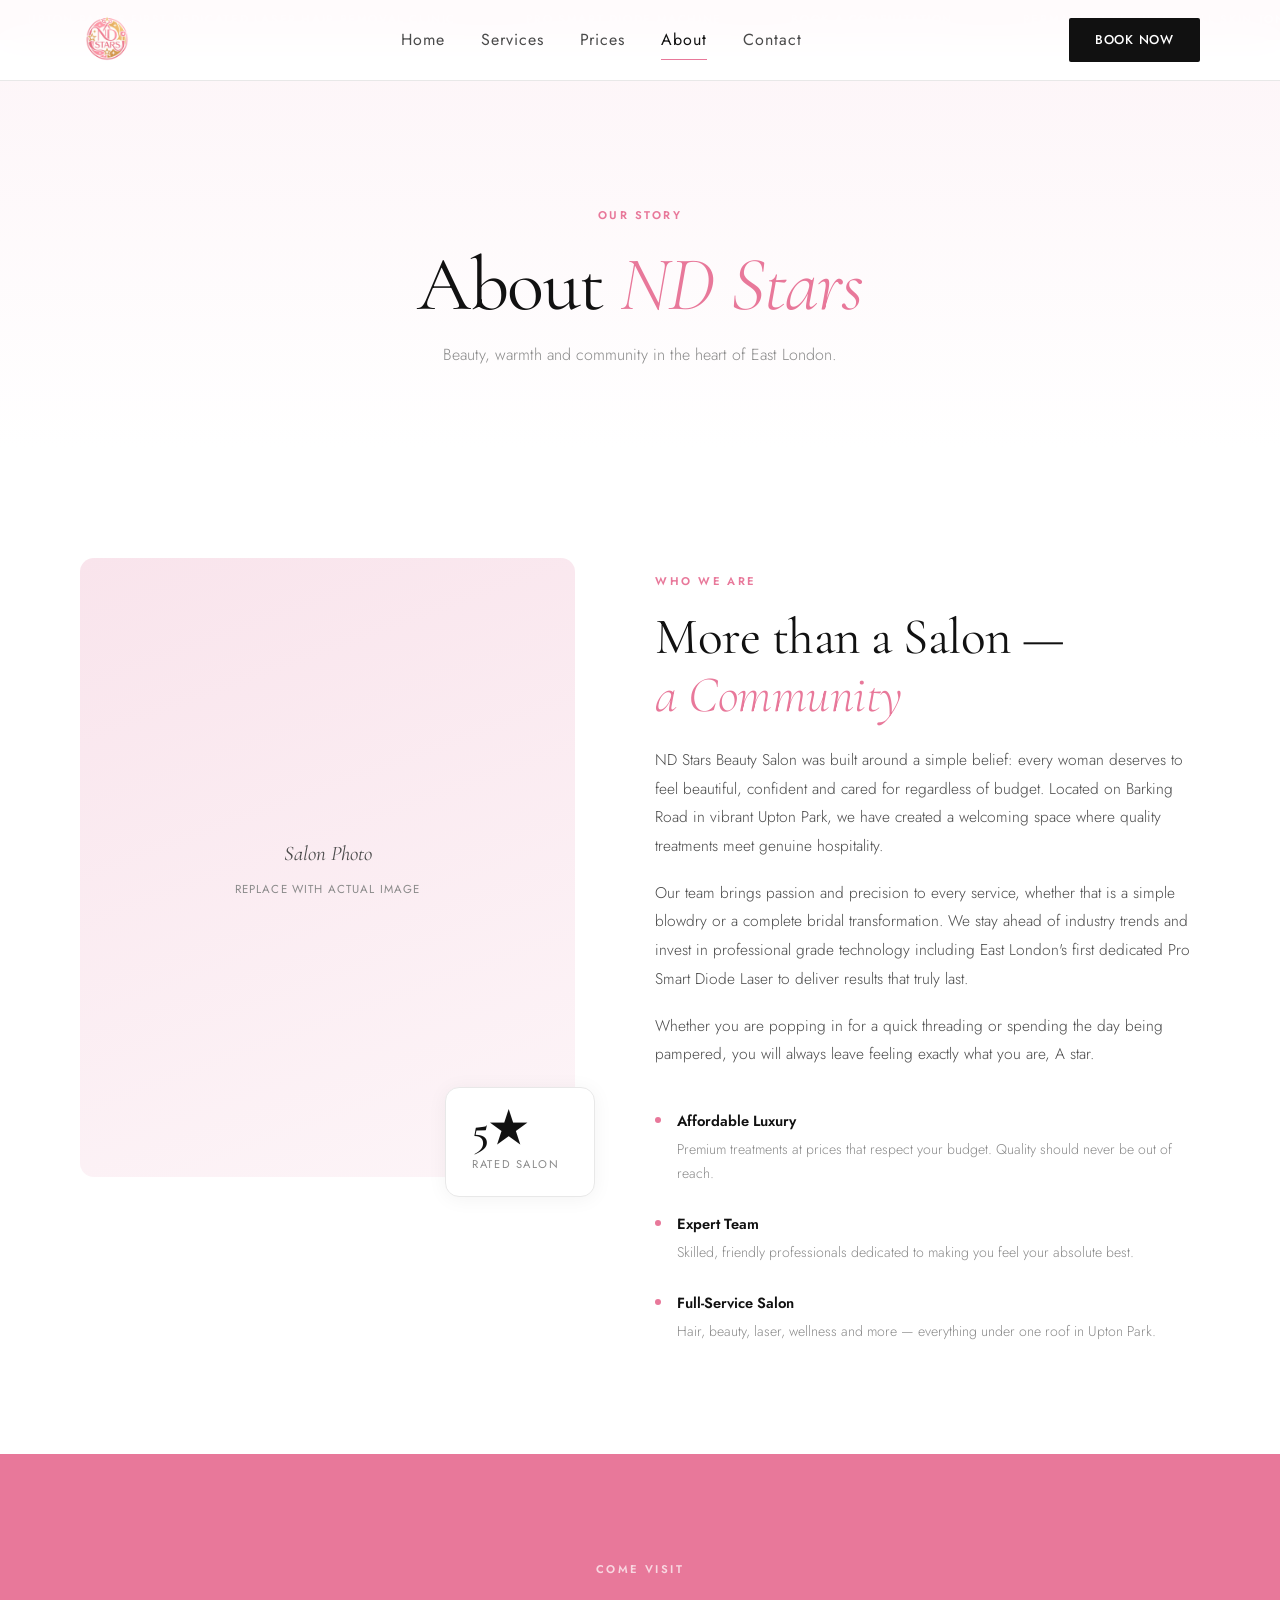
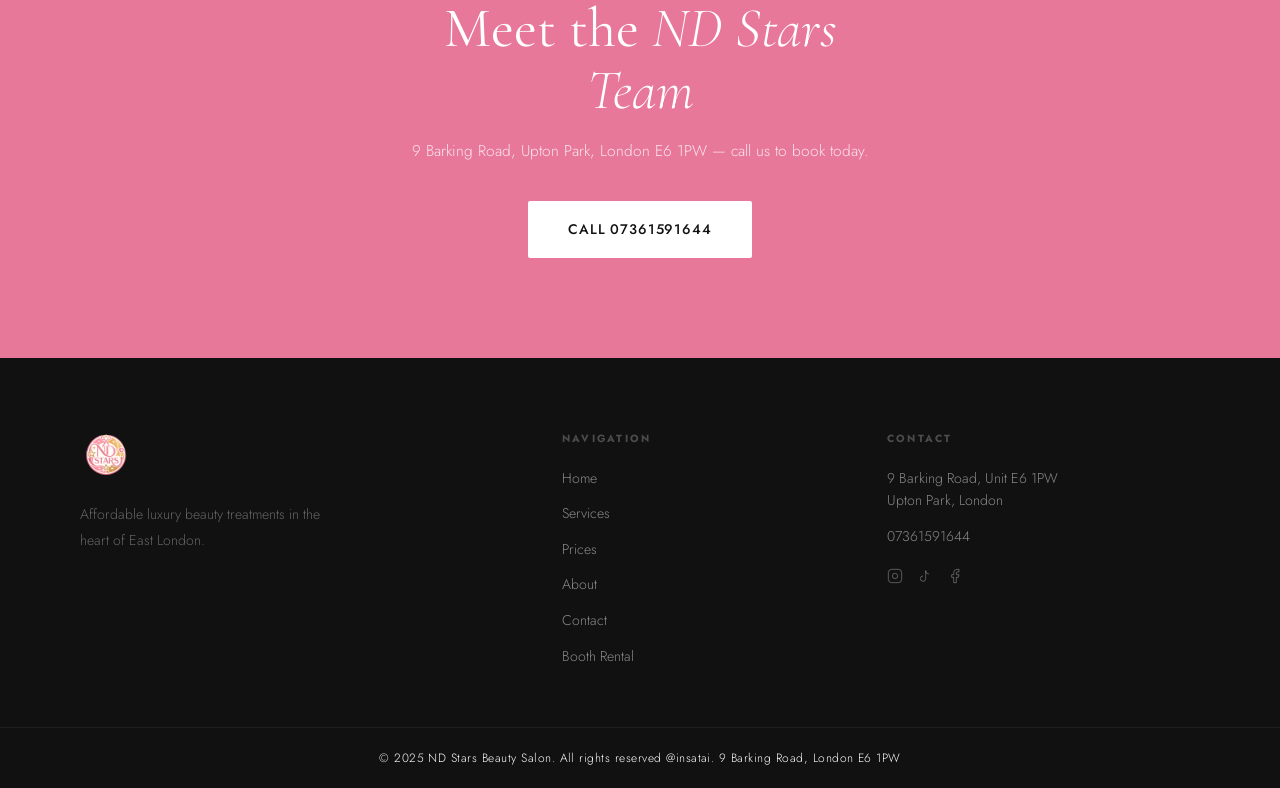
==== about.html @ 11c188d6 "first commit" ====
<!DOCTYPE html>
<html lang="en-GB">
<head>
  <meta charset="UTF-8" />
  <meta name="viewport" content="width=device-width, initial-scale=1.0" />
  <title>About Us | ND Stars Beauty Salon</title>
  <link rel="preconnect" href="https://fonts.googleapis.com" />
  <link rel="preconnect" href="https://fonts.gstatic.com" crossorigin />
  <link href="https://fonts.googleapis.com/css2?family=Cormorant+Garamond:ital,wght@0,300;0,400;0,600;1,300;1,400&family=Jost:wght@300;400;500;600&display=swap" rel="stylesheet" />
  <link rel="stylesheet" href="style.css" />
</head>
<body>

  <div class="promo-bar">
    <div class="promo-track">
      <span>Upton Park's First Dedicated Laser Hair Removal Clinic</span>
      <span class="dot">&#183;</span>
      <span>Pro Smart Diode Machine</span>
      <span class="dot">&#183;</span>
      <a href="index.html#laser">Book a Consultation</a>
      <span class="dot">&#183;</span>
      <span>Permanent Results — All Skin Tones</span>
      <span class="dot">&#183;</span>
      <span>Upton Park's First Dedicated Laser Hair Removal Clinic</span>
      <span class="dot">&#183;</span>
      <span>Pro Smart Diode Machine</span>
      <span class="dot">&#183;</span>
      <a href="index.html#laser">Book a Consultation</a>
      <span class="dot">&#183;</span>
      <span>Permanent Results — All Skin Tones</span>
      <span class="dot">&#183;</span>
    </div>
  </div>

  <header class="header" id="header">
    <div class="container header-inner">
      <a href="index.html" class="logo-link">
        <img src="ndlogo.png" alt="ND Stars Beauty Salon" class="logo-img" />
      </a>
      <nav class="nav" id="nav">
        <a href="index.html" class="nav-link">Home</a>
        <a href="index.html#services" class="nav-link">Services</a>
        <a href="menu.html" class="nav-link">Prices</a>
        <a href="about.html" class="nav-link active">About</a>
        <a href="index.html#contact" class="nav-link">Contact</a>
      </nav>
      <a href="tel:07361591644" class="btn btn-primary header-cta">Book Now</a>
      <button class="burger" id="burger" aria-label="Toggle menu">
        <span></span><span></span><span></span>
      </button>
    </div>
  </header>

  <section class="page-hero">
    <div class="container">
      <span class="eyebrow animate-fade-up">Our Story</span>
      <h1 class="page-hero-title animate-fade-up" style="animation-delay:0.15s">About <em>ND Stars</em></h1>
      <p class="animate-fade-up" style="animation-delay:0.3s">Beauty, warmth and community  in the heart of East London.</p>
    </div>
  </section>

  <section class="about-body section-gap">
    <div class="container about-grid">
      <div class="about-img-wrap reveal">
        <div class="about-img-placeholder">
          <span>Salon Photo</span>
          <small>Replace with actual image</small>
        </div>
        <div class="about-accent-box">
          <span class="proof-num">5&#9733;</span>
          <span class="proof-label">Rated Salon</span>
        </div>
      </div>
      <div class="about-text reveal" style="animation-delay:0.2s">
        <span class="eyebrow">Who We Are</span>
        <h2 class="section-title">More than a Salon —<br /><em>a Community</em></h2>
        <p>ND Stars Beauty Salon was built around a simple belief: every woman deserves to feel beautiful, confident and cared for regardless of budget. Located on Barking Road in vibrant Upton Park, we have created a welcoming space where quality treatments meet genuine hospitality.</p>
        <p>Our team brings passion and precision to every service, whether that is a simple blowdry or a complete bridal transformation. We stay ahead of industry trends and invest in professional grade technology including East London's first dedicated Pro Smart Diode Laser to deliver results that truly last.</p>
        <p>Whether you are popping in for a quick threading or spending the day being pampered, you will always leave feeling exactly what you are, A star.</p>
        <div class="about-values">
          <div class="value-item">
            <div class="value-icon"></div>
            <div>
              <strong>Affordable Luxury</strong>
              <p>Premium treatments at prices that respect your budget. Quality should never be out of reach.</p>
            </div>
          </div>
          <div class="value-item">
            <div class="value-icon"></div>
            <div>
              <strong>Expert Team</strong>
              <p>Skilled, friendly professionals dedicated to making you feel your absolute best.</p>
            </div>
          </div>
          <div class="value-item">
            <div class="value-icon"></div>
            <div>
              <strong>Full-Service Salon</strong>
              <p>Hair, beauty, laser, wellness and more — everything under one roof in Upton Park.</p>
            </div>
          </div>
        </div>
      </div>
    </div>
  </section>

  <section class="cta-banner">
    <div class="container cta-inner reveal">
      <span class="eyebrow eyebrow--light">Come Visit</span>
      <h2>Meet the <em>ND Stars Team</em></h2>
      <p>9 Barking Road, Upton Park, London E6 1PW — call us to book today.</p>
      <a href="tel:07361591644" class="btn btn-white btn-lg">Call 07361591644</a>
    </div>
  </section>

  <footer class="footer">
    <div class="footer-top">
      <div class="container footer-inner">
        <div class="footer-brand">
          <img src="ndlogo.png" alt="ND Stars" class="footer-logo" />
          <p>Affordable luxury beauty treatments in the heart of East London.</p>
        </div>
        <div class="footer-col">
          <h4>Navigation</h4>
          <a href="index.html">Home</a>
          <a href="index.html#services">Services</a>
          <a href="menu.html">Prices</a>
          <a href="about.html">About</a>
          <a href="index.html#contact">Contact</a>
          <a href="index.html#booth-rental">Booth Rental</a>
        </div>
        <div class="footer-col">
          <h4>Contact</h4>
          <p>9 Barking Road, Unit E6 1PW<br />Upton Park, London</p>
          <a href="tel:07361591644">07361591644</a>
          <div class="footer-socials">
            <a href="#" aria-label="Instagram"><svg width="16" height="16" viewBox="0 0 24 24" fill="none" stroke="currentColor" stroke-width="1.5"><rect x="2" y="2" width="20" height="20" rx="5"/><path d="M16 11.37A4 4 0 1112.63 8 4 4 0 0116 11.37z"/><line x1="17.5" y1="6.5" x2="17.51" y2="6.5"/></svg></a>
            <a href="#" aria-label="TikTok"><svg width="16" height="16" viewBox="0 0 24 24" fill="none" stroke="currentColor" stroke-width="1.5"><path d="M9 12a4 4 0 104 4V4a5 5 0 005 5"/></svg></a>
            <a href="#" aria-label="Facebook"><svg width="16" height="16" viewBox="0 0 24 24" fill="none" stroke="currentColor" stroke-width="1.5"><path d="M18 2h-3a5 5 0 00-5 5v3H7v4h3v8h4v-8h3l1-4h-4V7a1 1 0 011-1h3z"/></svg></a>
          </div>
        </div>
      </div>
    </div>
    <div class="footer-bottom">
      <div class="container">
        <p>&#169; 2025 ND Stars Beauty Salon. All rights reserved <a href="https://insatai.com/">@insatai</a>. 9 Barking Road, London E6 1PW</p>
      </div>
    </div>
  </footer>

  <script src="main.js"></script>
</body>
</html>
---- style.css ----
/* ================================================
   ND Stars Beauty Salon — Stylesheet v2
   Modern · Minimal · Elegant
   ================================================ */

:root {
  --pink:        #E8789A;
  --pink-dark:   #C9567A;
  --pink-light:  #F9E4EC;
  --pink-pale:   #FDF5F8;
  --dark:        #111111;
  --mid:         #4A4A4A;
  --light:       #8A8A8A;
  --border:      #E8E8E8;
  --white:       #FFFFFF;
  --off:         #F9F9F9;

  --display: 'Cormorant Garamond', Georgia, serif;
  --body:    'Jost', system-ui, sans-serif;

  --mw: 1200px;
  --gap: 110px;
  --r: 14px;
  --trans: 0.4s cubic-bezier(0.4, 0, 0.2, 1);
  --shadow: 0 2px 20px rgba(0,0,0,0.05);
  --shadow-pink: 0 8px 32px rgba(232,120,154,0.2);
}

/* ===== RESET ===== */
*, *::before, *::after { box-sizing: border-box; margin: 0; padding: 0; }
html { scroll-behavior: smooth; -webkit-font-smoothing: antialiased; text-rendering: optimizeLegibility; }
body { font-family: var(--body); color: var(--dark); background: var(--white); line-height: 1.7; overflow-x: hidden; }
img { max-width: 100%; display: block; }
a { text-decoration: none; color: inherit; }
button { cursor: pointer; border: none; background: none; font-family: inherit; }
ul { list-style: none; }

.container { max-width: var(--mw); margin: 0 auto; padding: 0 40px; }
.section-gap { padding: var(--gap) 0; }

/* ===== TYPE ===== */
.eyebrow {
  display: inline-block;
  font-family: var(--body);
  font-size: 0.7rem;
  font-weight: 600;
  letter-spacing: 0.22em;
  text-transform: uppercase;
  color: var(--pink);
  margin-bottom: 18px;
}

.eyebrow--light { color: rgba(255,255,255,0.7); }

.section-title {
  font-family: var(--display);
  font-size: clamp(2.4rem, 4vw, 3.4rem);
  font-weight: 400;
  line-height: 1.12;
  color: var(--dark);
  margin-bottom: 22px;
  letter-spacing: -0.01em;
}

.section-title em {
  font-style: italic;
  font-weight: 300;
  color: var(--pink);
}

.section-desc {
  font-size: 1rem;
  color: var(--light);
  max-width: 520px;
  margin: 0 auto;
  font-weight: 300;
  line-height: 1.75;
}

.section-header { text-align: center; margin-bottom: 72px; }

/* ===== BUTTONS ===== */
.btn {
  display: inline-flex;
  align-items: center;
  gap: 8px;
  font-family: var(--body);
  font-size: 0.85rem;
  font-weight: 500;
  letter-spacing: 0.06em;
  text-transform: uppercase;
  border-radius: 2px;
  padding: 14px 32px;
  transition: var(--trans);
  white-space: nowrap;
}

.btn-primary {
  background: var(--dark);
  color: var(--white);
}

.btn-primary:hover {
  background: var(--pink);
  transform: translateY(-1px);
  box-shadow: var(--shadow-pink);
}

.btn-outline {
  background: transparent;
  color: var(--dark);
  border: 1px solid var(--dark);
}

.btn-outline:hover {
  background: var(--dark);
  color: var(--white);
  transform: translateY(-1px);
}

.btn-ghost {
  background: transparent;
  color: var(--pink);
  padding: 0;
  font-size: 0.82rem;
  letter-spacing: 0.1em;
  border-bottom: 1px solid currentColor;
  border-radius: 0;
  padding-bottom: 2px;
}

.btn-ghost:hover { color: var(--pink-dark); }

.btn-white {
  background: var(--white);
  color: var(--dark);
}

.btn-white:hover {
  background: var(--pink-light);
  transform: translateY(-1px);
}

.btn-lg { padding: 17px 40px; font-size: 0.87rem; }

/* ===== ANIMATIONS ===== */
@keyframes fadeUp {
  from { opacity: 0; transform: translateY(24px); }
  to   { opacity: 1; transform: translateY(0); }
}

@keyframes ticker {
  from { transform: translateX(0); }
  to   { transform: translateX(-50%); }
}

@keyframes promoscroll {
  from { transform: translateX(0); }
  to   { transform: translateX(-50%); }
}

.animate-fade-up {
  opacity: 0;
  animation: fadeUp 0.8s ease forwards;
}

.reveal {
  opacity: 0;
  transform: translateY(24px);
  transition: opacity 0.75s ease, transform 0.75s ease;
}

.reveal.visible {
  opacity: 1;
  transform: none;
}

/* ===== PROMO BAR ===== */
.promo-bar {
  background: var(--pink);
  overflow: hidden;
  padding: 10px 0;
}

.promo-track {
  display: flex;
  align-items: center;
  gap: 0;
  white-space: nowrap;
  animation: promoscroll 28s linear infinite;
  width: max-content;
}

.promo-track span,
.promo-track a {
  font-size: 0.72rem;
  font-weight: 500;
  letter-spacing: 0.14em;
  text-transform: uppercase;
  color: var(--white);
  padding: 0 28px;
}

.promo-track a { text-decoration: underline; text-underline-offset: 3px; }
.promo-track .dot { padding: 0 4px; opacity: 0.5; }

/* ===== HEADER ===== */
.header {
  position: fixed;
  top: 0; left: 0; right: 0;
  z-index: 100;
  background: rgba(255,255,255,0.97);
  backdrop-filter: blur(16px);
  -webkit-backdrop-filter: blur(16px);
  border-bottom: 1px solid var(--border);
  transition: box-shadow var(--trans);
}

.header.scrolled {
  box-shadow: 0 1px 24px rgba(0,0,0,0.06);
}

.header-inner {
  display: flex;
  align-items: center;
  justify-content: space-between;
  height: 80px;
  gap: 32px;
}

.logo-img {
  height: 54px;
  width: auto;
  object-fit: contain;
}

/* ===== NAV — larger, branded ===== */
.nav {
  display: flex;
  align-items: center;
  gap: 4px;
}

.nav-link {
  font-family: var(--body);
  font-size: 1rem;
  font-weight: 400;
  letter-spacing: 0.06em;
  color: var(--mid);
  padding: 8px 16px;
  border-radius: 2px;
  transition: var(--trans);
  position: relative;
}

.nav-link::after {
  content: '';
  position: absolute;
  bottom: 2px; left: 16px; right: 16px;
  height: 1px;
  background: var(--pink);
  transform: scaleX(0);
  transition: transform var(--trans);
  transform-origin: left;
}

.nav-link:hover,
.nav-link.active {
  color: var(--dark);
}

.nav-link:hover::after,
.nav-link.active::after {
  transform: scaleX(1);
}

.header-cta { font-size: 0.8rem; padding: 11px 26px; }

.burger {
  display: none;
  flex-direction: column;
  gap: 5px;
  width: 30px;
}

.burger span {
  display: block;
  height: 1.5px;
  background: var(--dark);
  transition: transform 0.35s cubic-bezier(0.4,0,0.2,1), opacity 0.25s ease;
  transform-origin: center;
}

/* ===== HERO ===== */
.hero {
  position: relative;
  min-height: 100vh;
  display: flex;
  align-items: center;
  overflow: hidden;
}

.hero-bg { position: absolute; inset: 0; }

.hero-placeholder {
  width: 100%; height: 100%;
  background: linear-gradient(135deg, #f3cdd9 0%, #fae8ef 50%, #fff0f5 100%);
  display: flex;
  flex-direction: column;
  align-items: center;
  justify-content: center;
  gap: 6px;
}

.hero-placeholder p {
  font-family: var(--display);
  font-size: 1.4rem;
  color: var(--mid);
  font-style: italic;
}

.hero-placeholder small {
  font-size: 0.75rem;
  color: var(--light);
  letter-spacing: 0.12em;
  text-transform: uppercase;
}

.hero-overlay {
  position: absolute; inset: 0;
  background: linear-gradient(
    110deg,
    rgba(255,255,255,0.96) 0%,
    rgba(255,255,255,0.82) 48%,
    rgba(255,255,255,0.05) 100%
  );
}

.hero-content {
  position: relative;
  z-index: 2;
  padding-top: 80px;
  max-width: 680px;
}

.hero-badge {
  display: inline-block;
  font-size: 0.68rem;
  font-weight: 600;
  letter-spacing: 0.22em;
  text-transform: uppercase;
  color: var(--pink);
  border: 1px solid var(--pink-light);
  padding: 7px 18px;
  margin-bottom: 28px;
  border-radius: 2px;
}

.hero-title {
  font-family: var(--display);
  font-size: clamp(3.4rem, 7vw, 6rem);
  font-weight: 400;
  line-height: 1.05;
  color: var(--dark);
  letter-spacing: -0.02em;
  margin-bottom: 24px;
}

.hero-title em {
  display: block;
  font-style: italic;
  font-weight: 300;
  color: var(--pink);
}

.hero-sub {
  font-size: 1.05rem;
  color: var(--mid);
  line-height: 1.75;
  margin-bottom: 44px;
  font-weight: 300;
}

.hero-actions { display: flex; gap: 14px; flex-wrap: wrap; margin-bottom: 56px; }

.hero-trust {
  display: flex;
  align-items: center;
  gap: 28px;
}

.trust-item { display: flex; flex-direction: column; gap: 3px; }

.trust-num {
  font-family: var(--display);
  font-size: 1.6rem;
  font-weight: 600;
  color: var(--dark);
  line-height: 1;
}

.trust-label {
  font-size: 0.7rem;
  color: var(--light);
  letter-spacing: 0.1em;
  text-transform: uppercase;
  font-weight: 400;
}

.trust-line {
  width: 1px;
  height: 36px;
  background: var(--border);
}

.hero-scroll {
  position: absolute;
  bottom: 40px; left: 50%;
  transform: translateX(-50%);
  z-index: 2;
}

.hero-scroll-line {
  width: 1px;
  height: 48px;
  background: linear-gradient(to bottom, var(--pink), transparent);
  margin: 0 auto;
  animation: scrollPulse 2.2s ease-in-out infinite;
}

@keyframes scrollPulse {
  0%, 100% { opacity: 0.3; }
  50% { opacity: 1; }
}

/* ===== TICKER ===== */
.ticker {
  background: var(--dark);
  overflow: hidden;
  padding: 16px 0;
  border-bottom: 1px solid rgba(255,255,255,0.05);
}

.ticker-track {
  display: flex;
  align-items: center;
  width: max-content;
  animation: ticker 32s linear infinite;
}

.ticker-track span {
  font-size: 0.72rem;
  font-weight: 400;
  letter-spacing: 0.18em;
  text-transform: uppercase;
  color: rgba(255,255,255,0.45);
  padding: 0 28px;
  white-space: nowrap;
}

.ticker-track .t-sep {
  color: var(--pink);
  opacity: 0.8;
  padding: 0 6px;
  font-size: 1.1rem;
}

/* ===== LASER FEATURE ===== */
.laser-feature { background: var(--off); }

.laser-grid {
  display: grid;
  grid-template-columns: 1fr 1.05fr;
  gap: 80px;
  align-items: center;
}

.laser-img-wrap {
  position: relative;
  border-radius: var(--r);
  overflow: hidden;
}

.laser-placeholder {
  width: 100%;
  aspect-ratio: 4/5;
  background: linear-gradient(150deg, #f0c6d5 0%, #fae4ed 60%, #fff5f8 100%);
  display: flex;
  flex-direction: column;
  align-items: center;
  justify-content: center;
  gap: 6px;
  border-radius: var(--r);
}

.laser-placeholder span {
  font-family: var(--display);
  font-size: 1.3rem;
  font-style: italic;
  color: var(--mid);
}

.laser-placeholder small {
  font-size: 0.7rem;
  color: var(--light);
  letter-spacing: 0.1em;
  text-transform: uppercase;
}

.laser-float-badge {
  position: absolute;
  top: 28px; left: 28px;
  background: var(--dark);
  color: var(--white);
  padding: 20px 22px;
  border-radius: var(--r);
  display: flex;
  flex-direction: column;
  gap: 2px;
}

.lfb-top, .lfb-btm {
  font-size: 0.65rem;
  font-weight: 600;
  letter-spacing: 0.18em;
  text-transform: uppercase;
  color: rgba(255,255,255,0.55);
}

.lfb-main {
  font-family: var(--display);
  font-size: 2.8rem;
  font-weight: 600;
  line-height: 1;
  color: var(--pink);
}

.laser-float-stat {
  position: absolute;
  bottom: -20px; right: -20px;
  background: var(--pink);
  color: var(--white);
  padding: 24px 28px;
  border-radius: var(--r);
  display: flex;
  align-items: center;
  gap: 14px;
  box-shadow: var(--shadow-pink);
}

.lfs-num {
  font-family: var(--display);
  font-size: 3rem;
  font-weight: 600;
  line-height: 1;
}

.lfs-text {
  font-size: 0.78rem;
  font-weight: 400;
  line-height: 1.5;
  opacity: 0.9;
}

.laser-visual { position: relative; padding-bottom: 30px; }

.laser-text .section-title { margin-bottom: 14px; }

.laser-hook {
  font-family: var(--display);
  font-size: 1.3rem;
  font-style: italic;
  color: var(--pink-dark);
  margin-bottom: 20px;
  font-weight: 400;
}

.laser-text > p {
  font-size: 0.97rem;
  color: var(--mid);
  line-height: 1.8;
  font-weight: 300;
  margin-bottom: 28px;
}

.laser-benefits {
  display: flex;
  flex-direction: column;
  gap: 11px;
  margin-bottom: 36px;
}

.laser-benefits li {
  font-size: 0.92rem;
  color: var(--mid);
  font-weight: 300;
  padding-left: 18px;
  position: relative;
}

.laser-benefits li::before {
  content: '';
  position: absolute;
  left: 0; top: 10px;
  width: 6px; height: 1px;
  background: var(--pink);
}

.laser-cta-row {
  display: flex;
  align-items: center;
  gap: 28px;
  flex-wrap: wrap;
  margin-bottom: 20px;
}

.laser-urgency {
  font-size: 0.78rem;
  color: var(--light);
  letter-spacing: 0.08em;
  font-style: italic;
}

/* ===== PROOF STRIP ===== */
.proof-strip {
  background: var(--white);
  border-top: 1px solid var(--border);
  border-bottom: 1px solid var(--border);
  padding: 44px 0;
}

.proof-inner {
  display: flex;
  align-items: center;
  justify-content: center;
  gap: 60px;
  flex-wrap: wrap;
}

.proof-item {
  display: flex;
  flex-direction: column;
  align-items: center;
  gap: 4px;
}

.proof-num {
  font-family: var(--display);
  font-size: 2.6rem;
  font-weight: 600;
  color: var(--dark);
  line-height: 1;
}

.proof-label {
  font-size: 0.7rem;
  color: var(--light);
  letter-spacing: 0.14em;
  text-transform: uppercase;
  font-weight: 400;
}

.proof-line {
  width: 1px;
  height: 50px;
  background: var(--border);
}

/* ===== SERVICES ===== */
.services { background: var(--white); }

.services-grid {
  display: grid;
  grid-template-columns: repeat(3, 1fr);
  gap: 1px;
  background: var(--border);
  border: 1px solid var(--border);
  margin-bottom: 56px;
}

.service-card {
  background: var(--white);
  padding: 40px 36px;
  position: relative;
  transition: var(--trans);
  overflow: hidden;
}

.service-card::before {
  content: '';
  position: absolute;
  inset: 0;
  background: var(--pink-pale);
  opacity: 0;
  transition: opacity var(--trans);
}

.service-card:hover::before { opacity: 1; }

.service-card--featured {
  background: var(--dark);
}

.service-card--featured::before {
  background: rgba(255,255,255,0.04);
}

.service-card--featured h3 { color: var(--white); }
.service-card--featured p { color: rgba(255,255,255,0.55); }
.service-card--featured .sc-number { color: rgba(255,255,255,0.15); }
.service-card--featured .price-from { background: rgba(232,120,154,0.18); color: var(--pink); }
.service-card--featured .card-link { color: var(--pink); }

.sc-number {
  font-family: var(--display);
  font-size: 3rem;
  font-weight: 300;
  color: var(--border);
  line-height: 1;
  margin-bottom: 20px;
  position: relative;
  z-index: 1;
  transition: color var(--trans);
}

.service-card:hover .sc-number { color: var(--pink-light); }

.service-card h3 {
  font-family: var(--display);
  font-size: 1.35rem;
  font-weight: 600;
  color: var(--dark);
  margin-bottom: 10px;
  position: relative;
  z-index: 1;
}

.service-card p {
  font-size: 0.88rem;
  color: var(--light);
  line-height: 1.75;
  margin-bottom: 20px;
  font-weight: 300;
  position: relative;
  z-index: 1;
}

.price-from {
  display: inline-block;
  font-size: 0.72rem;
  font-weight: 600;
  letter-spacing: 0.1em;
  text-transform: uppercase;
  background: var(--pink-light);
  color: var(--pink-dark);
  padding: 5px 14px;
  border-radius: 2px;
  margin-bottom: 16px;
  position: relative;
  z-index: 1;
}

.card-link {
  display: inline-block;
  font-size: 0.75rem;
  font-weight: 600;
  letter-spacing: 0.14em;
  text-transform: uppercase;
  color: var(--pink);
  border-bottom: 1px solid transparent;
  padding-bottom: 2px;
  transition: border-color var(--trans);
  position: relative;
  z-index: 1;
}

.card-link:hover { border-color: var(--pink); }

.sc-tag {
  position: absolute;
  top: 20px; right: 20px;
  font-size: 0.62rem;
  font-weight: 700;
  letter-spacing: 0.18em;
  text-transform: uppercase;
  color: var(--pink);
  border: 1px solid rgba(232,120,154,0.35);
  padding: 4px 10px;
  border-radius: 2px;
}

.services-cta { text-align: center; }

/* ===== WHY US ===== */
.why-us { background: var(--off); }

.why-grid {
  display: grid;
  grid-template-columns: repeat(4, 1fr);
  gap: 1px;
  background: var(--border);
  border: 1px solid var(--border);
}

.why-card {
  background: var(--white);
  padding: 44px 36px;
  transition: var(--trans);
}

.why-card:hover { background: var(--pink-pale); }

.why-num {
  font-family: var(--display);
  font-size: 2.6rem;
  font-weight: 300;
  color: var(--border);
  line-height: 1;
  margin-bottom: 24px;
  transition: color var(--trans);
}

.why-card:hover .why-num { color: var(--pink-light); }

.why-card h3 {
  font-family: var(--display);
  font-size: 1.25rem;
  font-weight: 600;
  color: var(--dark);
  margin-bottom: 14px;
}

.why-card p {
  font-size: 0.88rem;
  color: var(--light);
  line-height: 1.8;
  font-weight: 300;
}

/* ===== TESTIMONIALS ===== */
.testimonials { background: var(--white); }

.testi-grid {
  display: grid;
  grid-template-columns: 1fr 1.4fr 1fr;
  gap: 24px;
  align-items: start;
}

.testi-card {
  border: 1px solid var(--border);
  padding: 36px 32px;
  border-radius: var(--r);
  transition: var(--trans);
  background: var(--white);
}

.testi-card:hover {
  border-color: var(--pink-light);
  box-shadow: 0 4px 24px rgba(232,120,154,0.1);
  transform: translateY(-3px);
}

.testi-card--lg {
  background: var(--pink-pale);
  border-color: var(--pink-light);
}

.testi-stars {
  color: var(--pink);
  font-size: 0.85rem;
  letter-spacing: 3px;
  margin-bottom: 18px;
}

.testi-card p {
  font-family: var(--display);
  font-size: 1.08rem;
  font-style: italic;
  font-weight: 400;
  color: var(--dark);
  line-height: 1.7;
  margin-bottom: 24px;
}

.testi-foot {
  display: flex;
  align-items: center;
  justify-content: space-between;
  gap: 8px;
}

.testi-name {
  font-size: 0.8rem;
  font-weight: 600;
  color: var(--dark);
  letter-spacing: 0.08em;
  text-transform: uppercase;
}

.testi-service {
  font-size: 0.72rem;
  color: var(--pink);
  font-weight: 500;
  letter-spacing: 0.08em;
  text-transform: uppercase;
}

/* ===== BOOTH RENTAL ===== */
.booth-rental { background: var(--dark); }

.booth-wrap {
  display: grid;
  grid-template-columns: 1.1fr 1fr;
  gap: 80px;
  align-items: center;
}

.booth-text .eyebrow { color: rgba(232,120,154,0.8); }
.booth-text .section-title { color: var(--white); }
.booth-text .section-title em { color: var(--pink); }

.booth-text > p {
  font-size: 0.97rem;
  color: rgba(255,255,255,0.55);
  line-height: 1.8;
  font-weight: 300;
  margin-bottom: 28px;
}

.booth-list {
  display: flex;
  flex-direction: column;
  gap: 12px;
  margin-bottom: 32px;
}

.booth-list li {
  font-size: 0.92rem;
  color: rgba(255,255,255,0.6);
  font-weight: 300;
  padding-left: 18px;
  position: relative;
}

.booth-list li::before {
  content: '';
  position: absolute;
  left: 0; top: 11px;
  width: 6px; height: 1px;
  background: var(--pink);
}

.booth-note {
  font-size: 0.88rem;
  color: rgba(255,255,255,0.4);
  font-style: italic;
  margin-bottom: 32px;
  font-weight: 300;
}

.booth-text .btn-primary {
  background: var(--pink);
  color: var(--white);
}

.booth-text .btn-primary:hover {
  background: var(--pink-dark);
}

.booth-img {
  width: 100%;
  aspect-ratio: 4/5;
  background: rgba(255,255,255,0.05);
  border: 1px solid rgba(255,255,255,0.08);
  border-radius: var(--r);
  display: flex;
  flex-direction: column;
  align-items: center;
  justify-content: center;
  gap: 6px;
  margin-bottom: 24px;
}

.booth-img span {
  font-family: var(--display);
  font-size: 1.2rem;
  font-style: italic;
  color: rgba(255,255,255,0.35);
}

.booth-img small {
  font-size: 0.7rem;
  color: rgba(255,255,255,0.2);
  letter-spacing: 0.12em;
  text-transform: uppercase;
}

.booth-quote {
  border-left: 1px solid rgba(232,120,154,0.4);
  padding-left: 24px;
}

.booth-quote p {
  font-family: var(--display);
  font-size: 1.3rem;
  font-weight: 300;
  color: rgba(255,255,255,0.4);
  line-height: 1.6;
  font-style: italic;
}

.booth-quote em {
  font-style: italic;
  color: var(--pink);
  font-weight: 400;
}

/* ===== CTA BANNER ===== */
.cta-banner {
  background: var(--pink);
  padding: 100px 0;
}

.cta-inner {
  text-align: center;
  max-width: 580px;
  margin: 0 auto;
}

.cta-inner h2 {
  font-family: var(--display);
  font-size: clamp(2.2rem, 4.5vw, 3.5rem);
  font-weight: 400;
  color: var(--white);
  line-height: 1.12;
  margin-bottom: 16px;
}

.cta-inner h2 em { font-style: italic; font-weight: 300; }

.cta-inner p {
  font-size: 0.97rem;
  color: rgba(255,255,255,0.8);
  margin-bottom: 36px;
  font-weight: 300;
}

/* ===== CONTACT ===== */
.contact { background: var(--off); }

.contact-grid {
  display: grid;
  grid-template-columns: 1fr 1.5fr;
  gap: 72px;
  align-items: start;
}

.contact-info .section-title { margin-bottom: 40px; }

.contact-item {
  display: flex;
  gap: 18px;
  align-items: flex-start;
  margin-bottom: 30px;
}

.ci-icon {
  width: 36px; height: 36px;
  border: 1px solid var(--border);
  border-radius: 50%;
  display: flex;
  align-items: center;
  justify-content: center;
  flex-shrink: 0;
  color: var(--pink);
}

.contact-item strong {
  display: block;
  font-size: 0.68rem;
  font-weight: 600;
  letter-spacing: 0.2em;
  text-transform: uppercase;
  color: var(--light);
  margin-bottom: 5px;
}

.contact-item span, .contact-item a {
  font-size: 0.97rem;
  color: var(--dark);
  line-height: 1.6;
  font-weight: 300;
}

.contact-item a:hover { color: var(--pink); }

.social-row {
  display: flex;
  gap: 10px;
  flex-wrap: wrap;
  margin-top: 8px;
}

.social-pill {
  display: inline-flex;
  align-items: center;
  gap: 7px;
  font-size: 0.75rem;
  font-weight: 500;
  letter-spacing: 0.08em;
  text-transform: uppercase;
  color: var(--mid);
  border: 1px solid var(--border);
  padding: 8px 16px;
  border-radius: 2px;
  transition: var(--trans);
}

.social-pill:hover {
  border-color: var(--pink);
  color: var(--pink);
  background: var(--pink-pale);
}

.map-wrap {
  border-radius: var(--r);
  overflow: hidden;
  height: 440px;
  box-shadow: var(--shadow);
}

/* ===== FOOTER ===== */
.footer { background: var(--dark); }

.footer-top { padding: 72px 0 60px; border-bottom: 1px solid rgba(255,255,255,0.06); }

.footer-inner {
  display: grid;
  grid-template-columns: 1.6fr 1fr 1.2fr;
  gap: 64px;
}

.footer-logo {
  height: 52px;
  width: auto;
  object-fit: contain;
  margin-bottom: 20px;
}

.footer-brand p {
  font-size: 0.88rem;
  color: rgba(255,255,255,0.35);
  line-height: 1.8;
  max-width: 260px;
  font-weight: 300;
}

.footer-col {
  display: flex;
  flex-direction: column;
  gap: 13px;
}

.footer-col h4 {
  font-size: 0.65rem;
  font-weight: 700;
  letter-spacing: 0.22em;
  text-transform: uppercase;
  color: rgba(255,255,255,0.25);
  margin-bottom: 6px;
}

.footer-col a,
.footer-col p {
  font-size: 0.88rem;
  color: rgba(255,255,255,0.5);
  font-weight: 300;
  transition: color var(--trans);
  line-height: 1.6;
}

.footer-col a:hover { color: var(--pink); }

.footer-socials {
  display: flex;
  gap: 14px;
  margin-top: 8px;
}

.footer-socials a {
  color: rgba(255,255,255,0.3);
  transition: color var(--trans);
}

.footer-socials a:hover { color: var(--pink); }

/* ===== PAYMENT LOGOS ===== */
.footer-payments {
  padding: 24px 0;
  border-bottom: 1px solid rgba(255,255,255,0.05);
}

.payment-logos {
  display: flex;
  align-items: center;
  gap: 16px;
  flex-wrap: wrap;
}

.pay-badge {
  display: flex;
  align-items: center;
  justify-content: center;
  padding: 6px 10px;
  border-radius: 6px;
  background: rgba(255,255,255,0.04);
  border: 1px solid rgba(255,255,255,0.07);
  transition: var(--trans);
  height: 36px;
}

.pay-badge:hover { background: rgba(255,255,255,0.08); }

.footer-bottom { padding: 20px 0; }

.footer-bottom p {
  font-size: 0.75rem;
  color: rgb(255, 255, 255);
  text-align: center;
  letter-spacing: 0.04em;
  font-weight: 300;
}

/* ===== PAGE HERO ===== */
.page-hero {
  padding: 160px 0 80px;
  text-align: center;
  background: linear-gradient(180deg, var(--pink-pale) 0%, var(--white) 100%);
}

.page-hero-title {
  font-family: var(--display);
  font-size: clamp(3rem, 6vw, 5rem);
  font-weight: 400;
  color: var(--dark);
  margin-bottom: 14px;
  letter-spacing: -0.02em;
  line-height: 1.1;
}

.page-hero-title em {
  font-style: italic;
  font-weight: 300;
  color: var(--pink);
}

.page-hero p {
  font-size: 1rem;
  color: var(--light);
  font-weight: 300;
}

/* ===== TAB NAV ===== */
.tab-nav {
  position: sticky;
  top: 80px;
  z-index: 50;
  background: var(--white);
  border-bottom: 1px solid var(--border);
}

.tab-nav-inner {
  display: flex;
  gap: 0;
  overflow-x: auto;
  scrollbar-width: none;
}

.tab-nav-inner::-webkit-scrollbar { display: none; }

.tab-btn {
  font-family: var(--body);
  font-size: 0.78rem;
  font-weight: 500;
  letter-spacing: 0.1em;
  text-transform: uppercase;
  color: var(--light);
  padding: 18px 22px;
  white-space: nowrap;
  transition: var(--trans);
  border-bottom: 2px solid transparent;
  border-radius: 0;
}

.tab-btn:hover { color: var(--dark); }
.tab-btn.active { color: var(--pink); border-bottom-color: var(--pink); }

/* ===== MENU PAGE ===== */
.menu-main { background: var(--white); }
.tab-content { display: none; }
.tab-content.active { display: block; }

.menu-section-header { margin-bottom: 52px; }

.menu-section-header h2 {
  font-family: var(--display);
  font-size: clamp(2.2rem, 4vw, 3rem);
  font-weight: 400;
  color: var(--dark);
  margin-bottom: 6px;
}

.menu-section-header h2 em {
  font-style: italic;
  color: var(--pink);
  font-weight: 300;
}

.menu-note {
  font-size: 0.88rem;
  color: var(--light);
  margin-top: 10px;
  font-weight: 300;
}

/* ===== PRICE LIST ===== */
.price-list { max-width: 720px; }

.price-item {
  display: flex;
  align-items: baseline;
  justify-content: space-between;
  padding: 16px 0;
  border-bottom: 1px solid var(--border);
  gap: 24px;
  transition: padding-left var(--trans);
}

.price-item:first-child { border-top: 1px solid var(--border); }

.price-item:hover { padding-left: 8px; }

.price-item span:first-child {
  font-size: 0.95rem;
  color: var(--mid);
  font-weight: 300;
  flex: 1;
}

.price-item span:last-child:not(.dual-price) {
  font-family: var(--display);
  font-size: 1.1rem;
  font-weight: 600;
  color: var(--dark);
  white-space: nowrap;
}

.price-item.highlight span:last-child:not(.dual-price) { color: var(--pink); }

.price-item.highlight {
  padding-left: 12px;
  border-left: 2px solid var(--pink);
}

/* LASER DUAL */
.price-item.header-row {
  background: var(--off);
  padding: 10px 12px;
  border-radius: 4px;
  margin-bottom: 4px;
}

.price-item.header-row span:first-child {
  font-size: 0.68rem;
  font-weight: 700;
  letter-spacing: 0.16em;
  text-transform: uppercase;
  color: var(--light);
}

.dual-price {
  display: flex;
  gap: 48px;
  text-align: right;
}

.dual-price em {
  font-style: normal;
  font-family: var(--display);
  font-size: 1.05rem;
  font-weight: 600;
  color: var(--dark);
  min-width: 56px;
}

.price-item.header-row .dual-price em {
  font-family: var(--body);
  font-size: 0.68rem;
  font-weight: 700;
  color: var(--light);
  letter-spacing: 0.12em;
  text-transform: uppercase;
}

/* PIERCINGS */
.piercing-grid {
  display: grid;
  grid-template-columns: 1fr 1fr;
  gap: 60px;
}

.price-category h3 {
  font-family: var(--display);
  font-size: 1.6rem;
  font-weight: 400;
  color: var(--dark);
  margin-bottom: 28px;
}

.price-category h3 em {
  font-style: italic;
  color: var(--pink);
  font-weight: 300;
}

/* ===== ABOUT ===== */
.about-body { background: var(--white); }

.about-grid {
  display: grid;
  grid-template-columns: 1fr 1.1fr;
  gap: 80px;
  align-items: start;
}

.about-img-wrap { position: relative; }

.about-img-placeholder {
  width: 100%;
  aspect-ratio: 4/5;
  background: linear-gradient(160deg, var(--pink-light) 0%, var(--pink-pale) 100%);
  border-radius: var(--r);
  display: flex;
  flex-direction: column;
  align-items: center;
  justify-content: center;
  gap: 8px;
}

.about-img-placeholder span {
  font-family: var(--display);
  font-size: 1.3rem;
  color: var(--mid);
  font-style: italic;
}

.about-img-placeholder small {
  font-size: 0.72rem;
  color: var(--light);
  letter-spacing: 0.1em;
  text-transform: uppercase;
}

.about-accent-box {
  position: absolute;
  bottom: -20px; right: -20px;
  background: var(--white);
  border: 1px solid var(--border);
  border-radius: var(--r);
  padding: 22px 26px;
  box-shadow: var(--shadow);
  display: flex;
  flex-direction: column;
  gap: 4px;
  min-width: 150px;
}

.about-text { padding-top: 8px; }

.about-text > p {
  font-size: 0.97rem;
  color: var(--mid);
  line-height: 1.85;
  font-weight: 300;
  margin-bottom: 18px;
}

.about-values { margin-top: 40px; display: flex; flex-direction: column; gap: 26px; }

.value-item {
  display: flex;
  gap: 16px;
  align-items: flex-start;
}

.value-icon {
  width: 6px; height: 6px;
  background: var(--pink);
  border-radius: 50%;
  flex-shrink: 0;
  margin-top: 8px;
}

.value-item strong {
  display: block;
  font-size: 0.92rem;
  font-weight: 600;
  color: var(--dark);
  margin-bottom: 4px;
}

.value-item p {
  font-size: 0.88rem;
  color: var(--light);
  margin: 0;
  font-weight: 300;
  line-height: 1.7;
}

/* ===== MOBILE NAV — dropdown from header, no scroll blocking ===== */
@media (max-width: 900px) {

  /* Header must be relative so the dropdown can sit below it */
  .header {
    position: fixed;
    top: 0; left: 0; right: 0;
    z-index: 200;
    /* Allow the dropdown child to overflow downward */
    overflow: visible;
  }

  .header-inner { position: relative; }

  .burger { display: flex; }
  .header-cta { display: none; }

  /* ---- DROPDOWN PANEL ---- */
  .nav {
    /* Sit directly below the header bar, full viewport width */
    position: fixed;
    top: 80px;        /* exact header height */
    left: 0;
    right: 0;
    /* Light pink background — solid, no transparency */
    background: #FDF0F5;
    border-top: 1px solid #f0c8d8;
    border-bottom: 2px solid var(--pink);
    box-shadow: 0 12px 32px rgba(232,120,154,0.15);

    /* Vertical stack of links */
    flex-direction: column;
    align-items: stretch;
    gap: 0;

    /* Collapse upward when closed */
    max-height: 0;
    overflow: hidden;
    /* Animate open/close top-to-bottom */
    transition: max-height 0.42s cubic-bezier(0.4, 0, 0.2, 1),
                opacity    0.3s  ease,
                box-shadow 0.3s  ease;
    opacity: 0;

    /* Never blocks page scroll */
    pointer-events: none;
    z-index: 199;
  }

  /* Open state */
  .nav.open {
    max-height: 400px;
    opacity: 1;
    pointer-events: auto;
  }

  /* Individual links */
  .nav-link {
    font-family: var(--body);
    font-size: 1rem;
    font-weight: 500;
    letter-spacing: 0.1em;
    text-transform: uppercase;
    color: var(--dark);
    padding: 18px 28px;
    border-bottom: 1px solid rgba(232,120,154,0.15);
    width: 100%;
    text-align: left;
    transition: background var(--trans), color var(--trans), padding-left var(--trans);
    border-radius: 0;
  }

  .nav-link:last-child { border-bottom: none; }

  .nav-link:hover,
  .nav-link.active {
    color: var(--pink);
    background: rgba(232,120,154,0.08);
    padding-left: 36px;
  }

  .nav-link::after { display: none; }

  /* Burger → X animation */
  .burger.open span:nth-child(1) {
    transform: translateY(6.5px) rotate(45deg);
  }
  .burger.open span:nth-child(2) {
    opacity: 0;
    transform: scaleX(0);
  }
  .burger.open span:nth-child(3) {
    transform: translateY(-6.5px) rotate(-45deg);
  }
}

/* ===== RESPONSIVE ===== */
@media (max-width: 1024px) {
  .laser-grid { grid-template-columns: 1fr; gap: 56px; }
  .laser-float-stat { right: 16px; bottom: 16px; }
  .services-grid { grid-template-columns: repeat(2, 1fr); }
  .why-grid { grid-template-columns: repeat(2, 1fr); }
  .testi-grid { grid-template-columns: 1fr 1fr; }
  .booth-wrap { grid-template-columns: 1fr; gap: 48px; }
  .contact-grid { grid-template-columns: 1fr; }
  .map-wrap { height: 320px; }
  .footer-inner { grid-template-columns: 1fr 1fr; gap: 48px; }
  .about-grid { grid-template-columns: 1fr; gap: 48px; }
  .about-accent-box { right: 16px; bottom: 16px; }
  .piercing-grid { grid-template-columns: 1fr; gap: 48px; }
}

@media (max-width: 768px) {
  :root { --gap: 80px; }
  .container { padding: 0 20px; }
  .services-grid { grid-template-columns: 1fr; }
  .why-grid { grid-template-columns: 1fr; }
  .testi-grid { grid-template-columns: 1fr; }
  .footer-inner { grid-template-columns: 1fr; gap: 40px; }
  .hero-title { font-size: 3rem; }
  .hero-actions { flex-direction: column; align-items: flex-start; }
  .proof-inner { gap: 32px; }
  .dual-price { gap: 24px; }
}

@media (max-width: 480px) {
  .page-hero { padding-top: 120px; }
  .tab-btn { font-size: 0.72rem; padding: 14px 16px; }
  .hero-title { font-size: 2.4rem; }
}
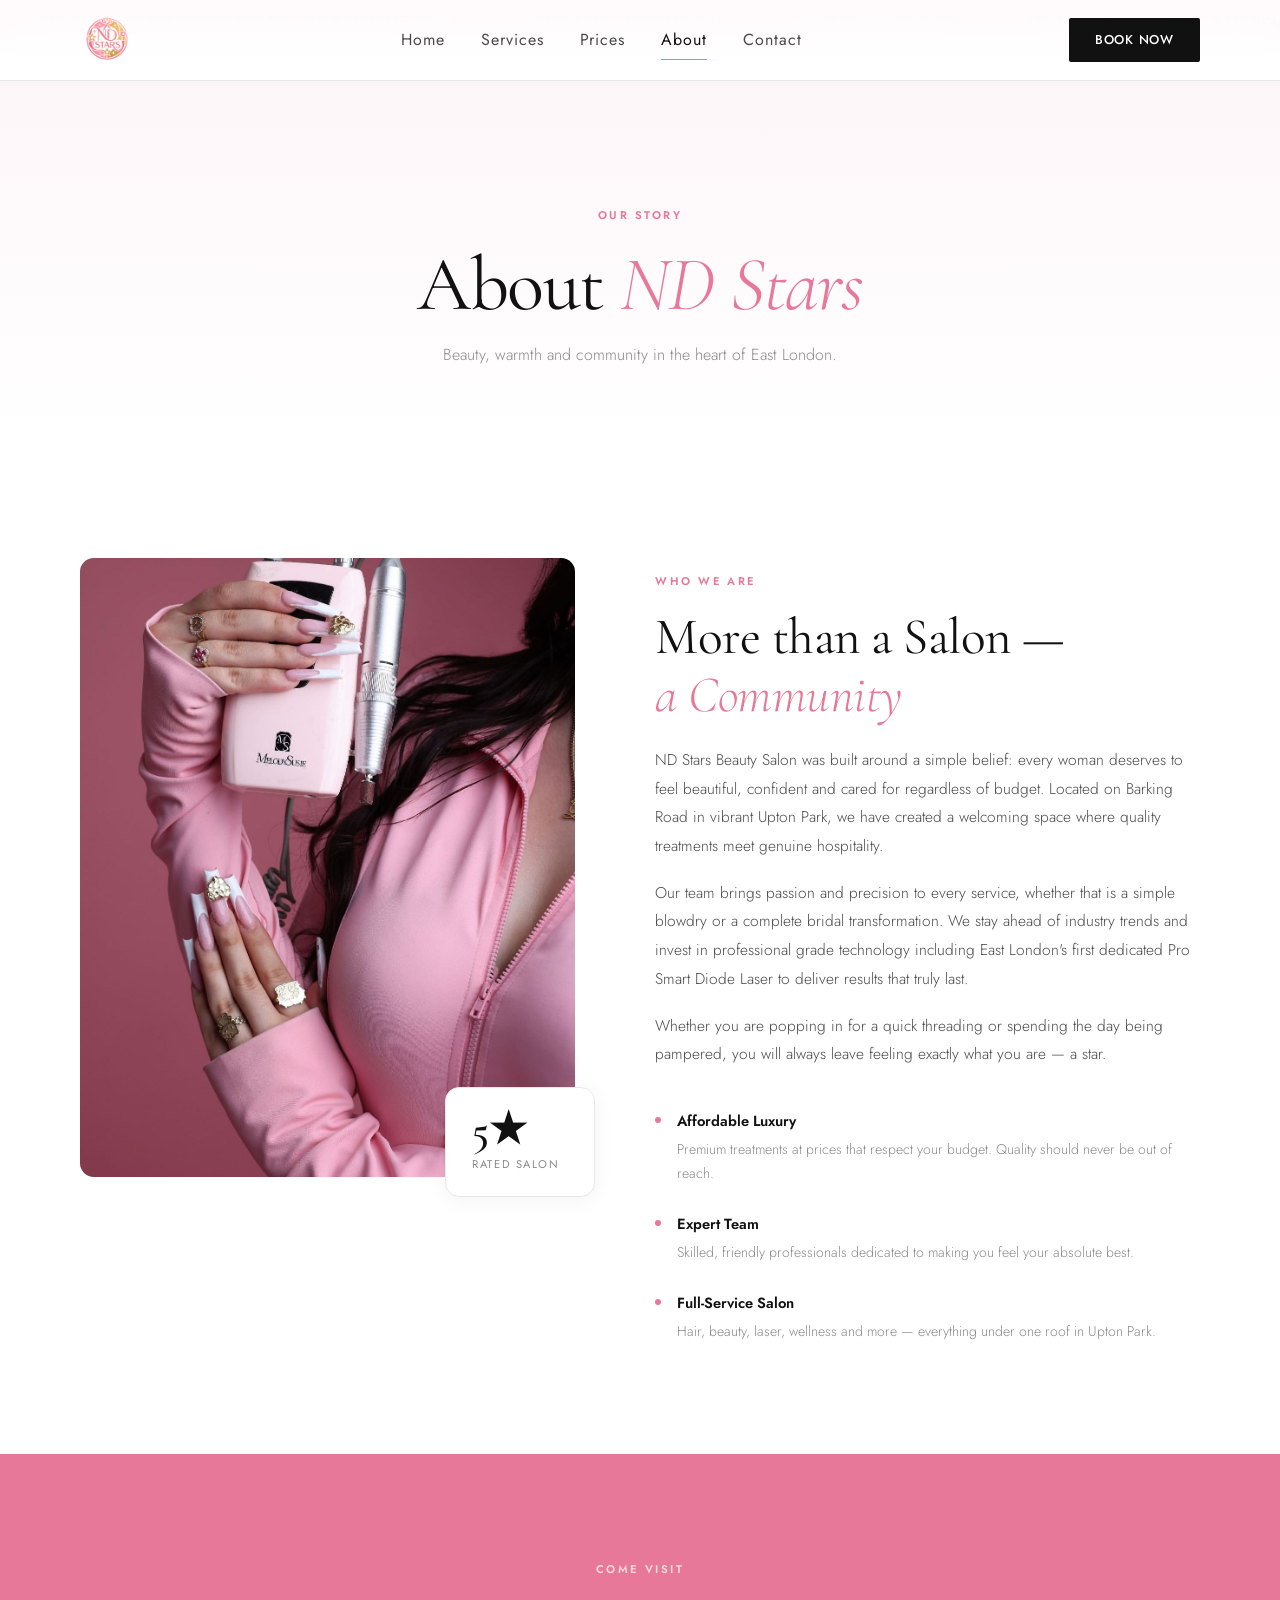
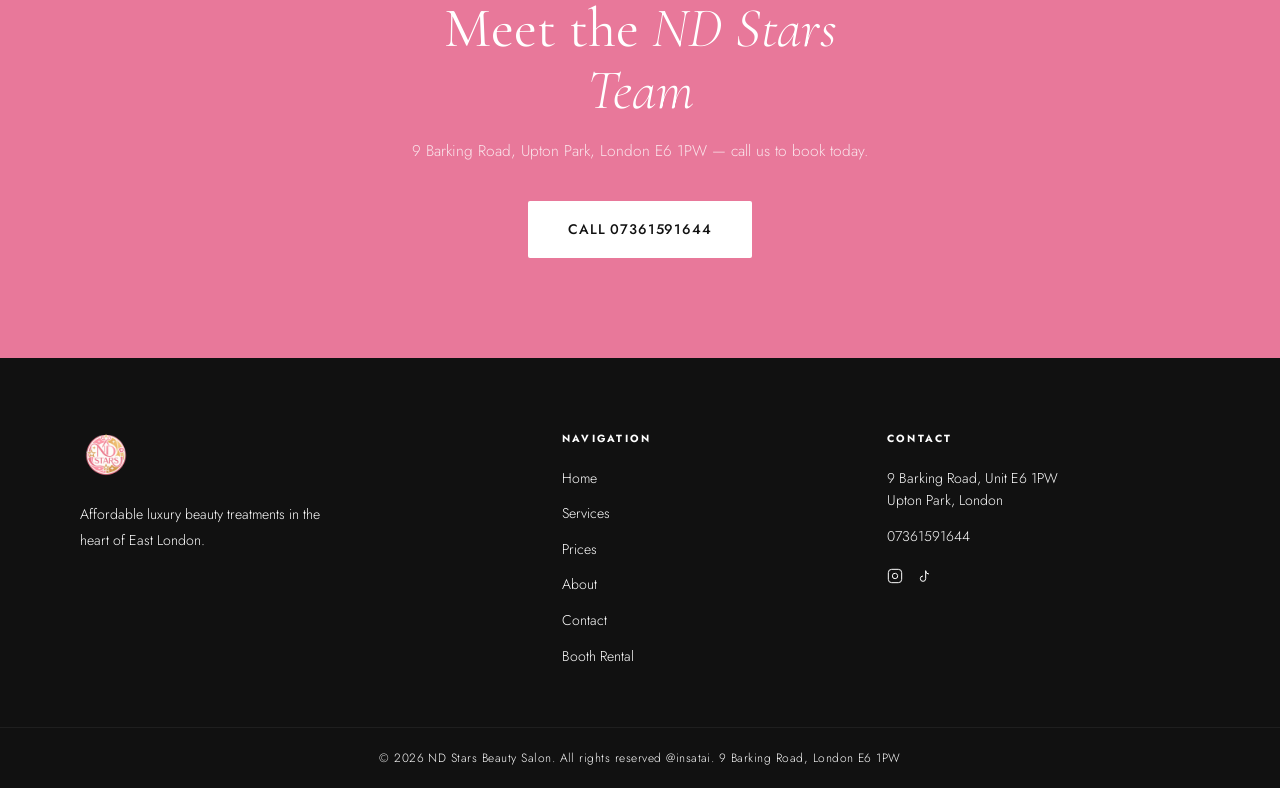
==== commit 870ec471: "update to the website image resizing and social media links ads on" ====
--- a/about.html
+++ b/about.html
@@ -63,8 +63,7 @@
     <div class="container about-grid">
       <div class="about-img-wrap reveal">
         <div class="about-img-placeholder">
-          <span>Salon Photo</span>
-          <small>Replace with actual image</small>
+          <img src="image1.jpg" alt="ND Stars Beauty Salon" />
         </div>
         <div class="about-accent-box">
           <span class="proof-num">5&#9733;</span>
@@ -76,7 +75,7 @@
         <h2 class="section-title">More than a Salon —<br /><em>a Community</em></h2>
         <p>ND Stars Beauty Salon was built around a simple belief: every woman deserves to feel beautiful, confident and cared for regardless of budget. Located on Barking Road in vibrant Upton Park, we have created a welcoming space where quality treatments meet genuine hospitality.</p>
         <p>Our team brings passion and precision to every service, whether that is a simple blowdry or a complete bridal transformation. We stay ahead of industry trends and invest in professional grade technology including East London's first dedicated Pro Smart Diode Laser to deliver results that truly last.</p>
-        <p>Whether you are popping in for a quick threading or spending the day being pampered, you will always leave feeling exactly what you are, A star.</p>
+        <p>Whether you are popping in for a quick threading or spending the day being pampered, you will always leave feeling exactly what you are — a star.</p>
         <div class="about-values">
           <div class="value-item">
             <div class="value-icon"></div>
@@ -134,16 +133,15 @@
           <p>9 Barking Road, Unit E6 1PW<br />Upton Park, London</p>
           <a href="tel:07361591644">07361591644</a>
           <div class="footer-socials">
-            <a href="#" aria-label="Instagram"><svg width="16" height="16" viewBox="0 0 24 24" fill="none" stroke="currentColor" stroke-width="1.5"><rect x="2" y="2" width="20" height="20" rx="5"/><path d="M16 11.37A4 4 0 1112.63 8 4 4 0 0116 11.37z"/><line x1="17.5" y1="6.5" x2="17.51" y2="6.5"/></svg></a>
-            <a href="#" aria-label="TikTok"><svg width="16" height="16" viewBox="0 0 24 24" fill="none" stroke="currentColor" stroke-width="1.5"><path d="M9 12a4 4 0 104 4V4a5 5 0 005 5"/></svg></a>
-            <a href="#" aria-label="Facebook"><svg width="16" height="16" viewBox="0 0 24 24" fill="none" stroke="currentColor" stroke-width="1.5"><path d="M18 2h-3a5 5 0 00-5 5v3H7v4h3v8h4v-8h3l1-4h-4V7a1 1 0 011-1h3z"/></svg></a>
+            <a href="https://www.instagram.com/n.d.stars?igsh=MXExNG5oNnY0d25obw%3D%3D&utm_source=qr" aria-label="Instagram"><svg width="16" height="16" viewBox="0 0 24 24" fill="none" stroke="currentColor" stroke-width="1.5"><rect x="2" y="2" width="20" height="20" rx="5"/><path d="M16 11.37A4 4 0 1112.63 8 4 4 0 0116 11.37z"/><line x1="17.5" y1="6.5" x2="17.51" y2="6.5"/></svg></a>
+            <a href="https://www.tiktok.com/@n.d.stars?_r=1&_t=ZN-94YLyaTE8RC" aria-label="TikTok"><svg width="16" height="16" viewBox="0 0 24 24" fill="none" stroke="currentColor" stroke-width="1.5"><path d="M9 12a4 4 0 104 4V4a5 5 0 005 5"/></svg></a>
           </div>
         </div>
       </div>
     </div>
     <div class="footer-bottom">
       <div class="container">
-        <p>&#169; 2025 ND Stars Beauty Salon. All rights reserved <a href="https://insatai.com/">@insatai</a>. 9 Barking Road, London E6 1PW</p>
+        <p>&#169; 2026 ND Stars Beauty Salon. All rights reserved <a href="https://insatai.com/">@insatai</a>. 9 Barking Road, London E6 1PW</p>
       </div>
     </div>
   </footer>
--- a/style.css
+++ b/style.css
@@ -481,6 +481,14 @@
   overflow: hidden;
 }
 
+.laser-fill-img {
+  width: 100%;
+  height: 100%;
+  object-fit: cover;
+  object-position: center top;
+  display: block;
+}
+
 .laser-placeholder {
   width: 100%;
   aspect-ratio: 4/5;
@@ -491,6 +499,8 @@
   justify-content: center;
   gap: 6px;
   border-radius: var(--r);
+  overflow: hidden;
+  padding: 0;
 }
 
 .laser-placeholder span {
@@ -980,6 +990,16 @@
   justify-content: center;
   gap: 6px;
   margin-bottom: 24px;
+  overflow: hidden;
+  padding: 0;
+}
+
+.booth-img img {
+  width: 100%;
+  height: 100%;
+  object-fit: cover;
+  object-position: center top;
+  display: block;
 }
 
 .booth-img span {
@@ -1150,7 +1170,7 @@
 
 .footer-brand p {
   font-size: 0.88rem;
-  color: rgba(255,255,255,0.35);
+  color: #fff;
   line-height: 1.8;
   max-width: 260px;
   font-weight: 300;
@@ -1167,14 +1187,14 @@
   font-weight: 700;
   letter-spacing: 0.22em;
   text-transform: uppercase;
-  color: rgba(255,255,255,0.25);
+  color: #fff;
   margin-bottom: 6px;
 }
 
 .footer-col a,
 .footer-col p {
   font-size: 0.88rem;
-  color: rgba(255,255,255,0.5);
+  color: #fff;
   font-weight: 300;
   transition: color var(--trans);
   line-height: 1.6;
@@ -1189,7 +1209,7 @@
 }
 
 .footer-socials a {
-  color: rgba(255,255,255,0.3);
+  color: #fff;
   transition: color var(--trans);
 }
 
@@ -1446,6 +1466,16 @@
   align-items: center;
   justify-content: center;
   gap: 8px;
+  overflow: hidden;
+  padding: 0;
+}
+
+.about-img-placeholder img {
+  width: 100%;
+  height: 100%;
+  object-fit: cover;
+  object-position: center top;
+  display: block;
 }
 
 .about-img-placeholder span {
